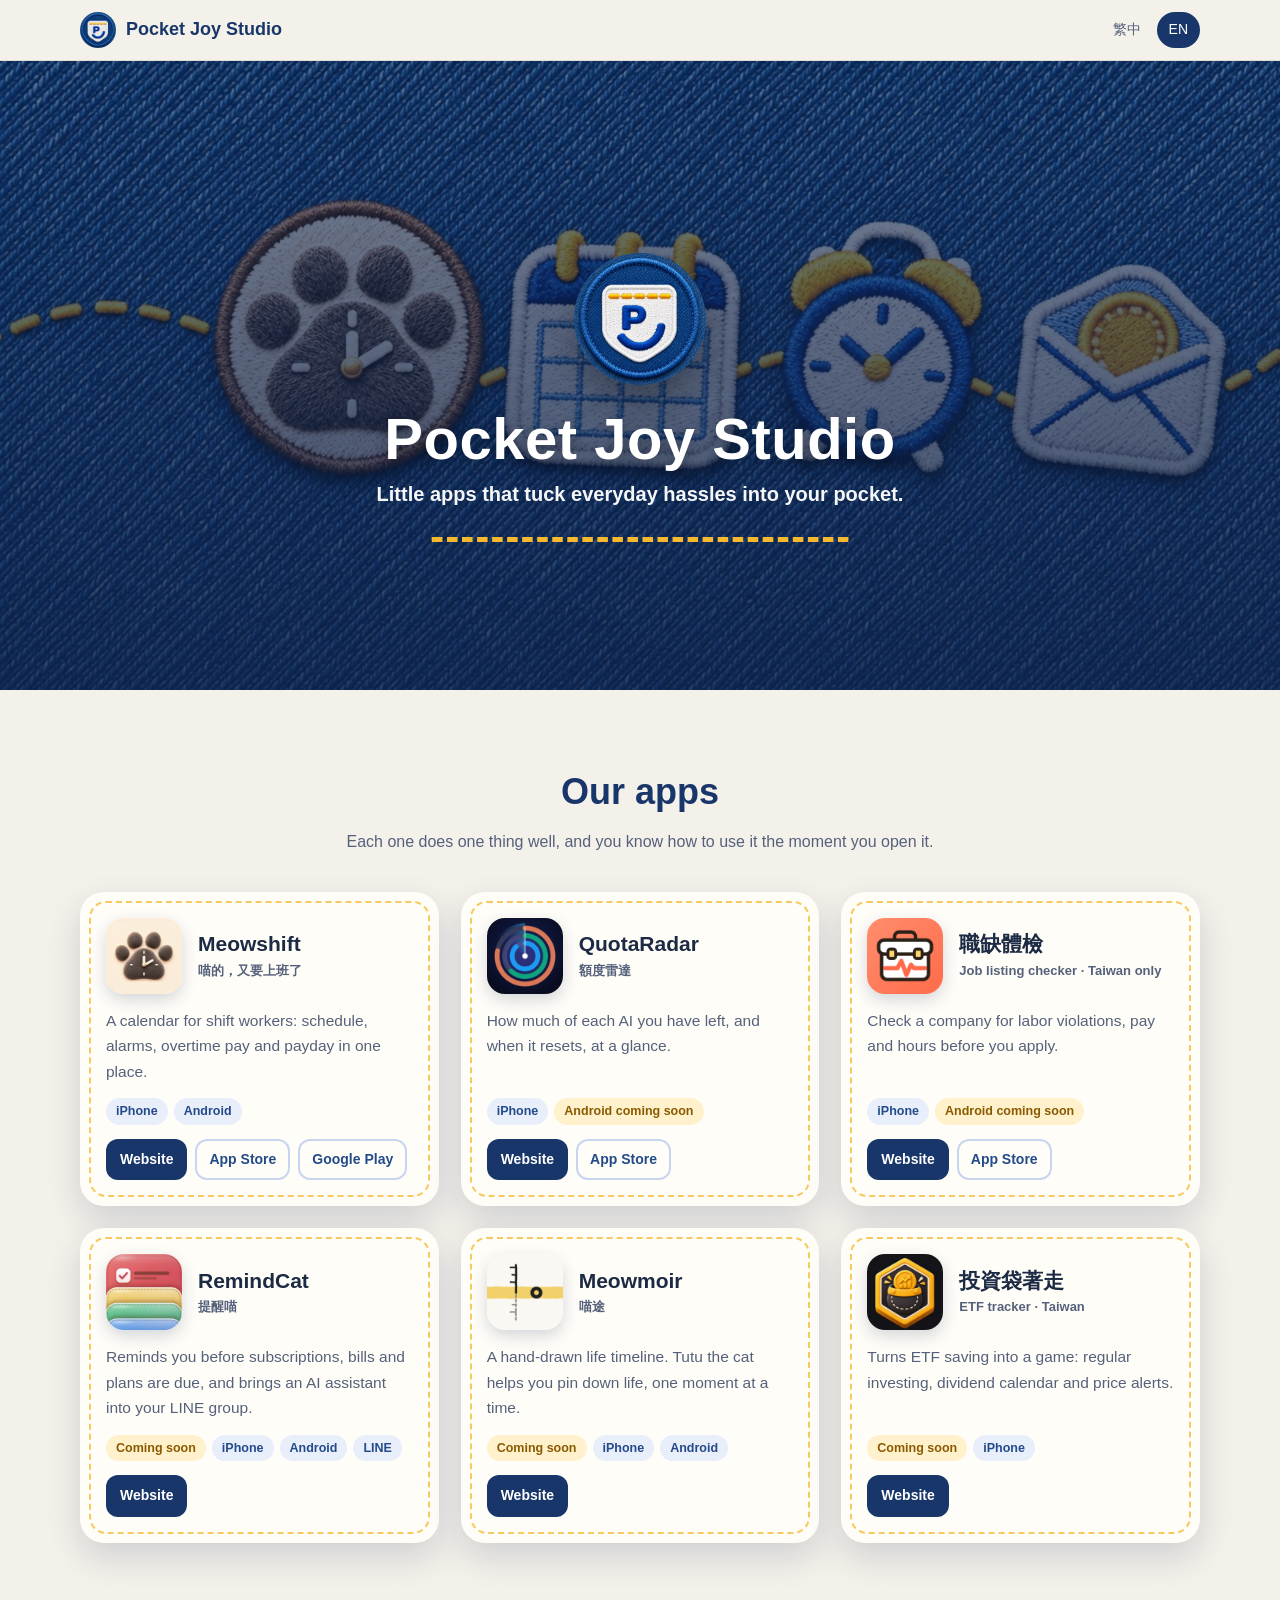
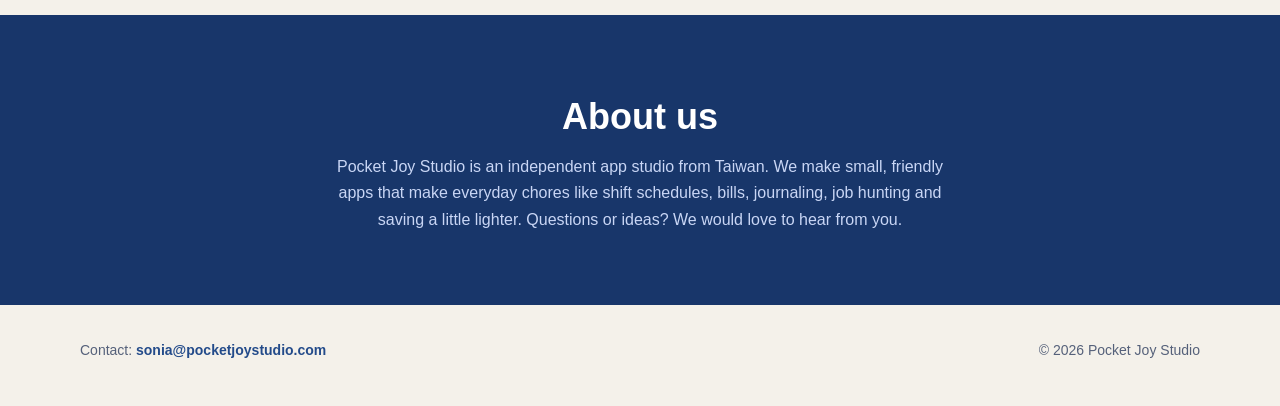
==== en/index.html @ 4395a8fb "Pocket Joy Studio 工作室首頁（繁中、英文） Co-Authored-By: Claude Opus 5.5 <noreply@anthropic.com>" ====
<!doctype html>
<html lang="en">
<head>
<meta charset="utf-8">
<meta name="viewport" content="width=device-width, initial-scale=1">
<title>Pocket Joy Studio | Little helpers for your pocket</title>
<meta name="description" content="Pocket Joy Studio is an independent app studio from Taiwan, making small apps for shift schedules, bill reminders, life journaling, AI usage limits, job checks and ETF saving.">
<link rel="canonical" href="https://pocketjoystudio.com/en/">
<link rel="alternate" hreflang="zh-Hant" href="https://pocketjoystudio.com/">
<link rel="alternate" hreflang="en" href="https://pocketjoystudio.com/en/">
<link rel="alternate" hreflang="x-default" href="https://pocketjoystudio.com/en/">
<meta property="og:type" content="website">
<meta property="og:title" content="Pocket Joy Studio | Little helpers for your pocket">
<meta property="og:description" content="An independent app studio from Taiwan: Meowshift, RemindCat, Meowmoir, QuotaRadar and more.">
<meta property="og:image" content="https://pocketjoystudio.com/assets/img/og.jpg">
<meta property="og:url" content="https://pocketjoystudio.com/en/">
<meta name="twitter:card" content="summary_large_image">
<link rel="icon" href="../assets/img/favicon.png">
<link rel="stylesheet" href="../assets/style.css">
</head>
<body>
<header class="top">
  <div class="wrap">
    <a class="brand" href="../"><img src="../assets/img/logo.jpg" alt="" width="36" height="36">Pocket Joy Studio</a>
    <nav class="langs" aria-label="Language">
      <a href="../" onclick="try{localStorage.setItem('pjs-lang','zh')}catch(e){}">繁中</a>
      <a href="./" aria-current="page" onclick="try{localStorage.setItem('pjs-lang','en')}catch(e){}">EN</a>
    </nav>
  </div>
</header>

<section class="hero">
  <div class="wrap">
    <img class="logo" src="../assets/img/logo.jpg" alt="Pocket Joy Studio logo" width="132" height="132">
    <h1>Pocket Joy Studio</h1>
    <p>Little apps that tuck everyday hassles into your pocket.</p>
    <span class="stitch" aria-hidden="true"></span>
  </div>
</section>

<section id="apps">
  <div class="wrap">
    <h2>Our apps</h2>
    <p class="lead">Each one does one thing well, and you know how to use it the moment you open it.</p>
    <div class="apps">

      <article class="app">
        <div class="head"><img class="icon" src="../assets/icons/meowshift.png" alt="" width="76" height="76">
          <div><h3>Meowshift</h3><p class="en">喵的，又要上班了</p></div></div>
        <p class="desc">A calendar for shift workers: schedule, alarms, overtime pay and payday in one place.</p>
        <div class="tags"><span class="tag">iPhone</span><span class="tag">Android</span></div>
        <div class="links">
          <a class="btn" href="https://meowshift.pocketjoystudio.com/">Website</a>
          <a class="btn ghost" href="https://apps.apple.com/us/app/id6817588985" rel="noopener">App Store</a>
          <a class="btn ghost" href="https://play.google.com/store/apps/details?id=com.lumilab.meowwork" rel="noopener">Google Play</a>
        </div>
      </article>

      <article class="app">
        <div class="head"><img class="icon" src="../assets/icons/quotaradar.png" alt="" width="76" height="76">
          <div><h3>QuotaRadar</h3><p class="en">額度雷達</p></div></div>
        <p class="desc">How much of each AI you have left, and when it resets, at a glance.</p>
        <div class="tags"><span class="tag">iPhone</span><span class="tag soon">Android coming soon</span></div>
        <div class="links">
          <a class="btn" href="https://quotaradar.pocketjoystudio.com/">Website</a>
          <a class="btn ghost" href="https://apps.apple.com/us/app/id6836609602" rel="noopener">App Store</a>
        </div>
      </article>

      <article class="app">
        <div class="head"><img class="icon" src="../assets/icons/jobcheck.png" alt="" width="76" height="76">
          <div><h3>職缺體檢</h3><p class="en">Job listing checker · Taiwan only</p></div></div>
        <p class="desc">Check a company for labor violations, pay and hours before you apply.</p>
        <div class="tags"><span class="tag">iPhone</span><span class="tag soon">Android coming soon</span></div>
        <div class="links">
          <a class="btn" href="https://jobcheck.pocketjoystudio.com/">Website</a>
          <a class="btn ghost" href="https://apps.apple.com/tw/app/id6823847793" rel="noopener">App Store</a>
        </div>
      </article>

      <article class="app">
        <div class="head"><img class="icon" src="../assets/icons/remindcat.png" alt="" width="76" height="76">
          <div><h3>RemindCat</h3><p class="en">提醒喵</p></div></div>
        <p class="desc">Reminds you before subscriptions, bills and plans are due, and brings an AI assistant into your LINE group.</p>
        <div class="tags"><span class="tag soon">Coming soon</span><span class="tag">iPhone</span><span class="tag">Android</span><span class="tag">LINE</span></div>
        <div class="links">
          <a class="btn" href="https://remindcat.pocketjoystudio.com/">Website</a>
        </div>
      </article>

      <article class="app">
        <div class="head"><img class="icon" src="../assets/icons/meowmoir.png" alt="" width="76" height="76">
          <div><h3>Meowmoir</h3><p class="en">喵途</p></div></div>
        <p class="desc">A hand-drawn life timeline. Tutu the cat helps you pin down life, one moment at a time.</p>
        <div class="tags"><span class="tag soon">Coming soon</span><span class="tag">iPhone</span><span class="tag">Android</span></div>
        <div class="links">
          <a class="btn" href="https://meowmoir.pocketjoystudio.com/">Website</a>
        </div>
      </article>

      <article class="app">
        <div class="head"><img class="icon" src="../assets/icons/investtogo.png" alt="" width="76" height="76">
          <div><h3>投資袋著走</h3><p class="en">ETF tracker · Taiwan</p></div></div>
        <p class="desc">Turns ETF saving into a game: regular investing, dividend calendar and price alerts.</p>
        <div class="tags"><span class="tag soon">Coming soon</span><span class="tag">iPhone</span></div>
        <div class="links">
          <a class="btn" href="https://investtogo.pocketjoystudio.com/">Website</a>
        </div>
      </article>

    </div>
  </div>
</section>

<section class="about">
  <div class="wrap">
    <h2>About us</h2>
    <p class="lead">Pocket Joy Studio is an independent app studio from Taiwan. We make small, friendly apps that make everyday chores like shift schedules, bills, journaling, job hunting and saving a little lighter. Questions or ideas? We would love to hear from you.</p>
  </div>
</section>

<footer>
  <div class="wrap">
    <span>Contact: <a href="mailto:sonia@pocketjoystudio.com">sonia@pocketjoystudio.com</a></span>
    <span>© 2026 Pocket Joy Studio</span>
  </div>
</footer>
</body>
</html>
---- assets/style.css ----
/* Pocket Joy Studio 工作室首頁：純靜態，沒有外部字型、沒有追蹤碼。牛仔藍＋白色布章＋黃色縫線 */
:root {
  --denim: #2f5fa8;
  --denim-2: #234b8a;
  --denim-3: #18366a;
  --royal: #1f4fd6;
  --patch: #fffdf8;
  --paper: #f4f1ea;
  --ink: #1c2a44;
  --ink-2: #55617a;
  --line: #e2ddd2;
  --stitch: #f5b82e;
  --radius: 24px;
  --shadow: 0 14px 34px rgba(16, 38, 84, 0.16);
  font-family: -apple-system, BlinkMacSystemFont, "PingFang TC", "Noto Sans TC", "Microsoft JhengHei", "Segoe UI", Roboto, sans-serif;
  color: var(--ink);
  background: var(--paper);
  -webkit-text-size-adjust: 100%;
}
* { box-sizing: border-box; }
body { margin: 0; background: var(--paper); line-height: 1.65; overflow-x: hidden; }
img { max-width: 100%; height: auto; display: block; }
a { color: inherit; }
.wrap { width: min(1120px, 100% - 32px); margin: 0 auto; }

/* 頂端列 */
.top { position: sticky; top: 0; z-index: 10; background: rgba(244, 241, 234, 0.92); backdrop-filter: blur(8px); border-bottom: 1px solid var(--line); }
.top .wrap { display: flex; align-items: center; justify-content: space-between; gap: 12px; height: 60px; }
.brand { display: flex; align-items: center; gap: 10px; text-decoration: none; font-weight: 800; font-size: 18px; white-space: nowrap; color: var(--denim-3); }
.brand img { width: 36px; height: 36px; border-radius: 50%; }
.langs { display: flex; gap: 4px; }
.langs a { text-decoration: none; font-size: 14px; padding: 6px 12px; border-radius: 999px; color: var(--ink-2); }
.langs a[aria-current="page"] { background: var(--denim-3); color: #fff; }

/* 首屏：牛仔布章橫幅 */
.hero { position: relative; color: #fff; background: var(--denim-2) url(img/hero.jpg) center / cover no-repeat; overflow: hidden; }
.hero::before { content: ""; position: absolute; inset: 0; background: linear-gradient(180deg, rgba(14, 33, 70, 0.55), rgba(14, 33, 70, 0.82)); }
.hero .wrap { position: relative; padding: 120px 0 76px; display: flex; flex-direction: column; align-items: center; text-align: center; }
.hero .logo { width: 132px; height: 132px; border-radius: 50%; box-shadow: 0 16px 40px rgba(0, 0, 0, 0.35); }
.hero h1 { margin: 22px 0 6px; font-size: clamp(34px, 6vw, 58px); line-height: 1.12; letter-spacing: 0.5px; text-shadow: 0 3px 14px rgba(0, 0, 0, 0.3); }
.hero p { margin: 0; max-width: 640px; font-size: clamp(16px, 2.2vw, 20px); font-weight: 600; opacity: 0.96; }
.stitch { display: block; width: min(420px, 80%); height: 0; margin: 26px auto 0; border-top: 5px dashed var(--stitch); border-radius: 4px; }

/* 區塊 */
section { padding: 72px 0; }
h2 { margin: 0 0 8px; text-align: center; font-size: clamp(26px, 4vw, 36px); color: var(--denim-3); }
.lead { margin: 0 auto 36px; max-width: 640px; text-align: center; color: var(--ink-2); }

/* App 卡片：白色布章，邊上一圈黃色縫線 */
.apps { display: grid; grid-template-columns: repeat(auto-fill, minmax(320px, 1fr)); gap: 22px; }
.app { position: relative; display: flex; flex-direction: column; gap: 14px; padding: 26px; background: var(--patch); border-radius: var(--radius); box-shadow: var(--shadow); }
.app::after { content: ""; position: absolute; inset: 9px; border: 2px dashed rgba(245, 184, 46, 0.75); border-radius: 17px; pointer-events: none; }
.app .head { display: flex; align-items: center; gap: 16px; }
.app .icon { width: 76px; height: 76px; border-radius: 18px; flex: none; box-shadow: 0 6px 16px rgba(16, 38, 84, 0.18); }
.app h3 { margin: 0; font-size: 21px; line-height: 1.3; }
.app .en { margin: 2px 0 0; font-size: 13px; color: var(--ink-2); font-weight: 600; }
.app .desc { margin: 0; color: var(--ink-2); font-size: 15.5px; flex: 1; }
.tags { display: flex; flex-wrap: wrap; gap: 6px; }
.tag { font-size: 12.5px; font-weight: 700; padding: 3px 10px; border-radius: 999px; background: #e9eefb; color: var(--denim-2); }
.tag.soon { background: #fff1cc; color: #8a5a00; }
.links { display: flex; flex-wrap: wrap; gap: 8px; position: relative; z-index: 1; }
.btn { display: inline-flex; align-items: center; gap: 6px; text-decoration: none; font-size: 14px; font-weight: 700; padding: 9px 14px; border-radius: 12px; background: var(--denim-3); color: #fff; }
.btn.ghost { background: transparent; color: var(--denim-2); box-shadow: inset 0 0 0 2px #c9d5f0; }
.btn[aria-disabled="true"] { background: #d9dde6; color: #6b7487; pointer-events: none; }

/* 關於 */
.about { background: var(--denim-3); color: #eaf0ff; }
.about h2 { color: #fff; }
.about .lead { color: #c9d6f5; margin-bottom: 0; }

/* 頁尾 */
footer { padding: 34px 0 44px; color: var(--ink-2); font-size: 14px; }
footer .wrap { display: flex; flex-wrap: wrap; justify-content: space-between; gap: 12px; }
footer a { text-decoration: none; font-weight: 700; color: var(--denim-2); }

@media (max-width: 560px) {
  .hero .wrap { padding: 92px 0 56px; }
  .hero .logo { width: 104px; height: 104px; }
  section { padding: 56px 0; }
  .apps { grid-template-columns: 1fr; }
  .app { padding: 22px; }
}
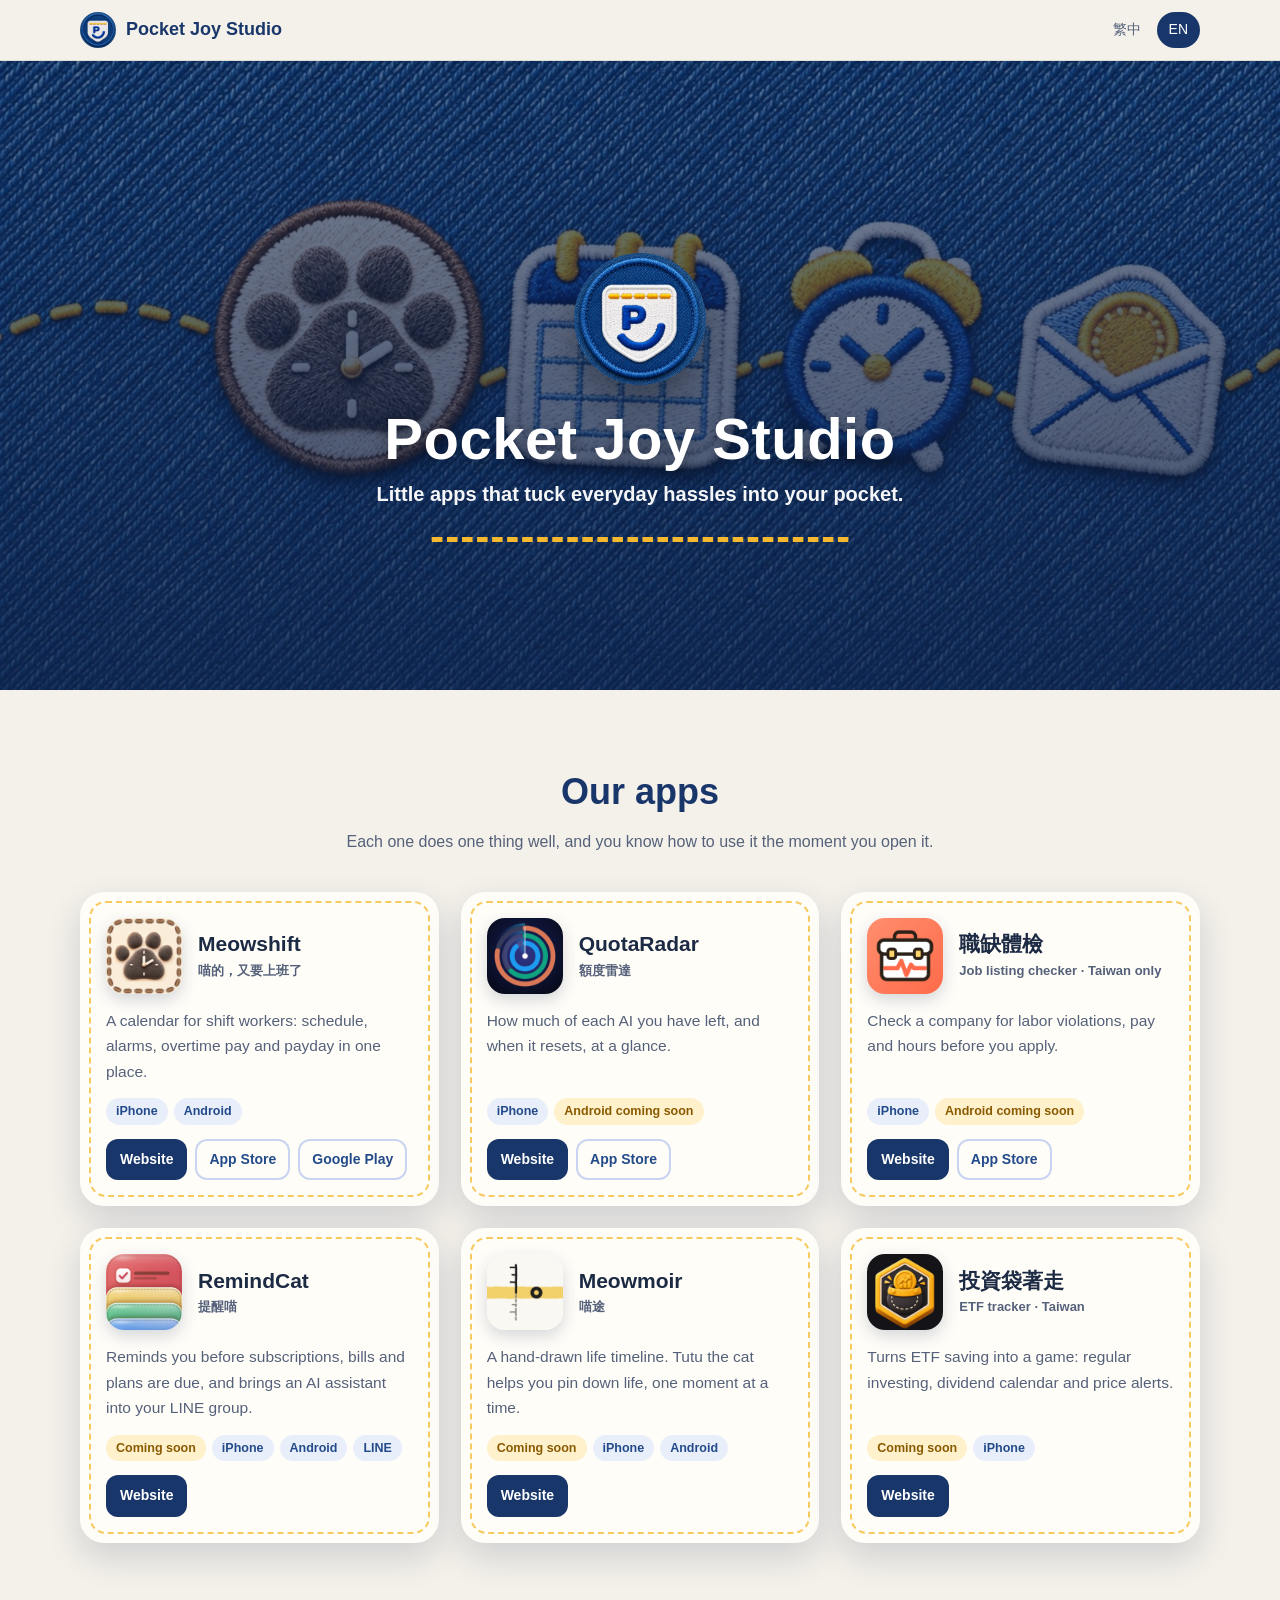
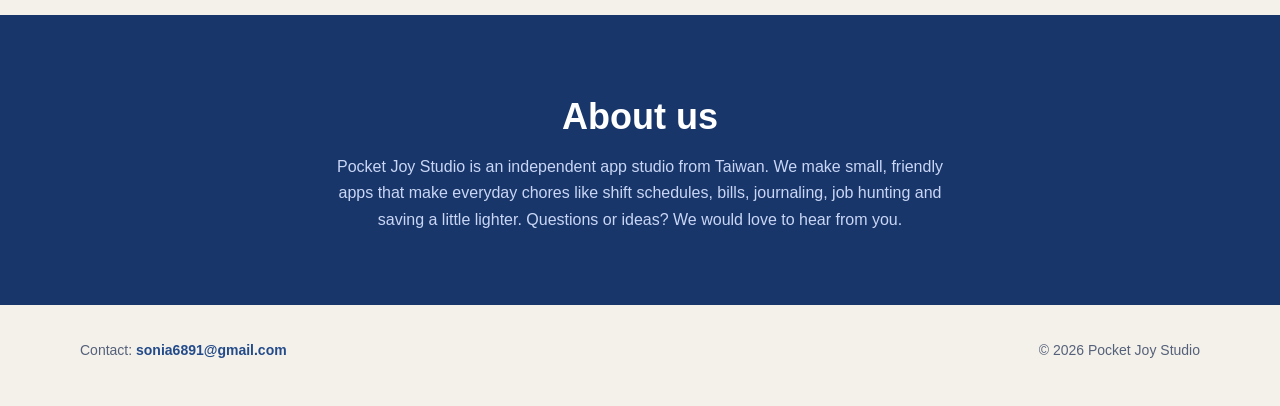
==== commit 4dd24043: "客服信箱統一改成 sonia6891@gmail.com（使用者 2026-11-22：「我的客服，是這個 sonia6891@gmail.com」「不是的話你要改哦」） Co-Authored-By" ====
--- a/en/index.html
+++ b/en/index.html
@@ -121,7 +121,7 @@
 
 <footer>
   <div class="wrap">
-    <span>Contact: <a href="mailto:sonia@pocketjoystudio.com">sonia@pocketjoystudio.com</a></span>
+    <span>Contact: <a href="mailto:sonia6891@gmail.com">sonia6891@gmail.com</a></span>
     <span>© 2026 Pocket Joy Studio</span>
   </div>
 </footer>
